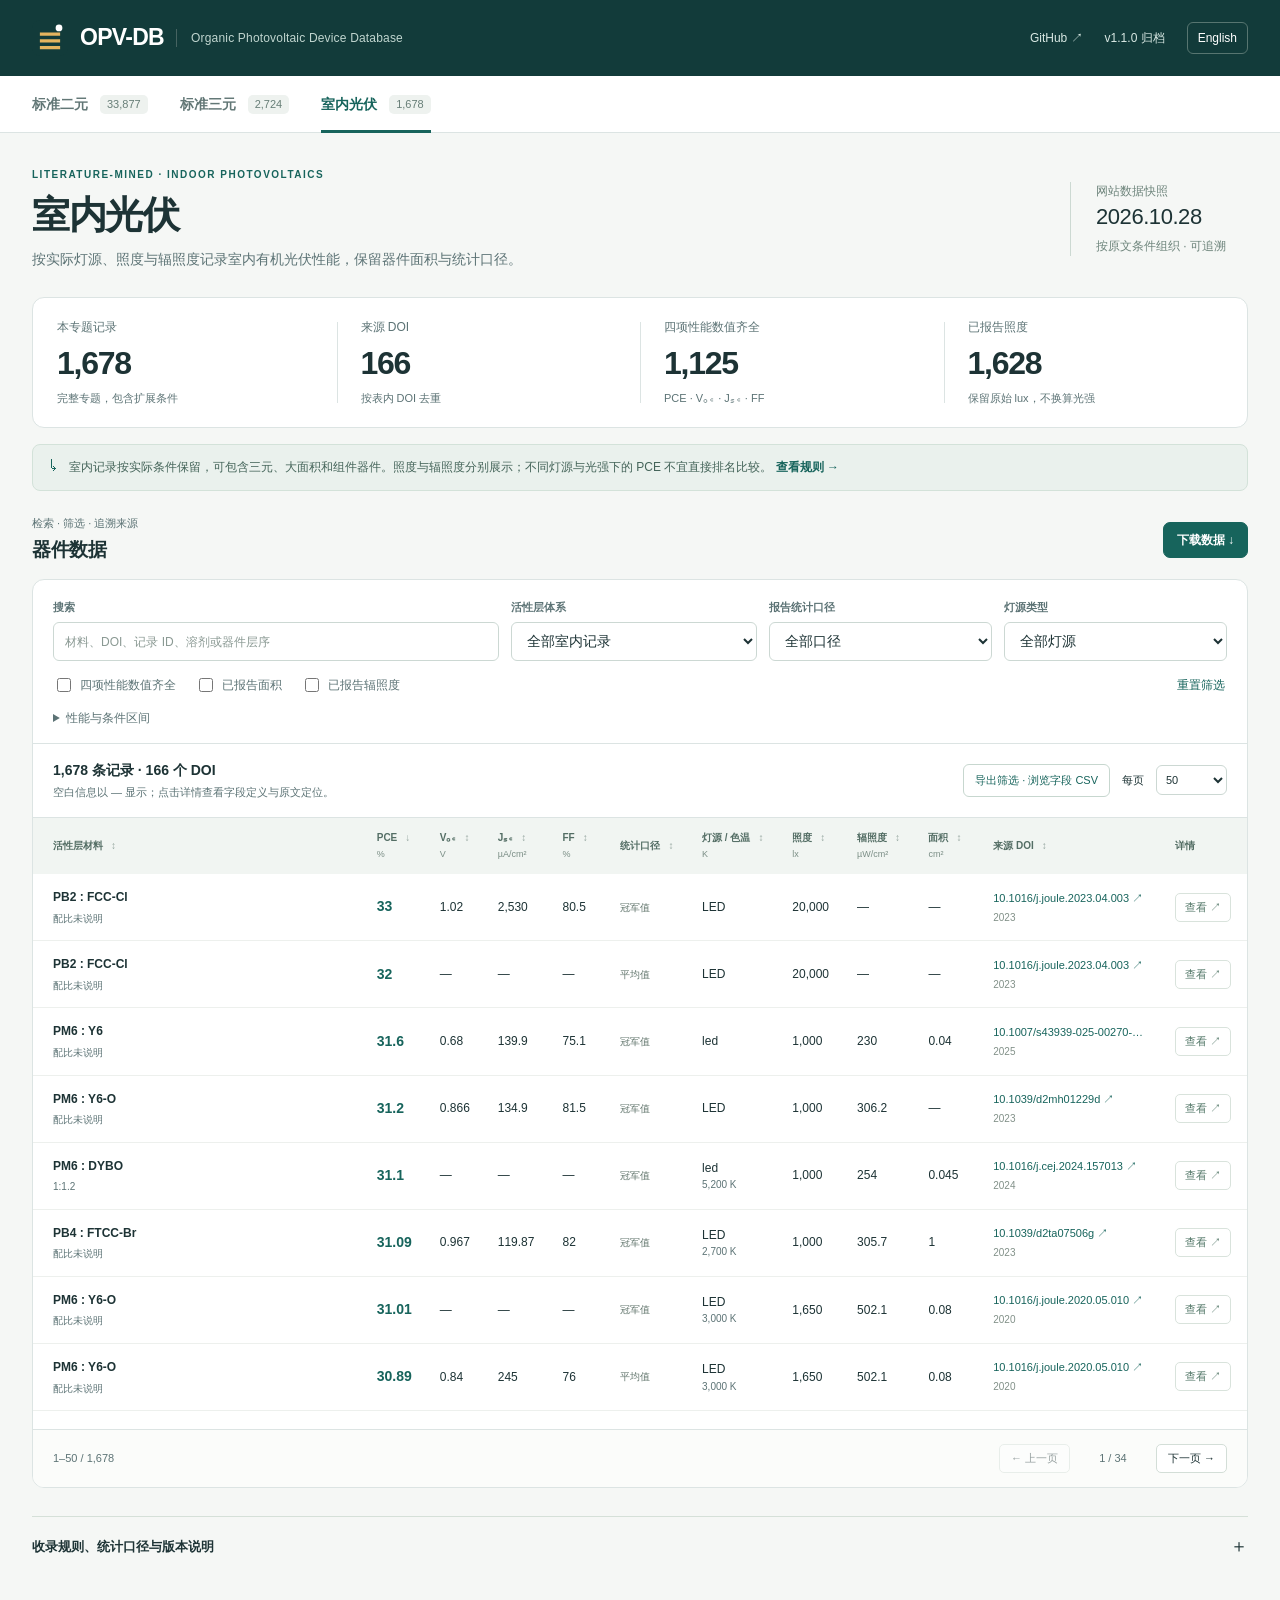
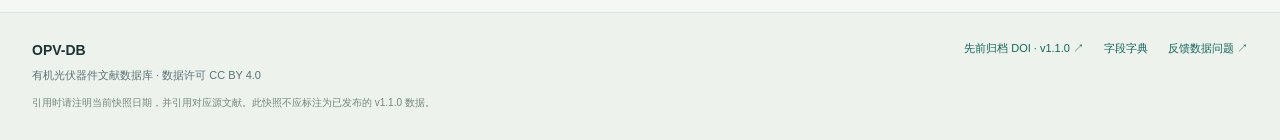
==== docs/indoor.html @ 91fcbf84 "Publish binary, ternary and indoor OPV browsers with curated October data" ====
<!doctype html>
<html lang="zh-CN">
<head>
  <meta charset="utf-8">
  <meta name="viewport" content="width=device-width, initial-scale=1">
  <meta name="description" content="OPV-DB 室内光伏数据：灯源、照度、辐照度、器件面积及原始实验性能，2026-10-28 整理快照。">
  <title>室内光伏 · Indoor photovoltaics | OPV-DB</title>
  <link rel="icon" href="assets/icon.svg" type="image/svg+xml">
  <link rel="stylesheet" href="assets/app.css?v=20261028">
  <script src="assets/app.js?v=20261028" type="module"></script>
</head>
<body data-topic="indoor">
  <a class="skip" href="#records">跳转至数据 / Skip to data</a>
  <div id="app"><main class="initial"><h1>室内光伏 / Indoor photovoltaics</h1><p>正在载入 OPV-DB…</p></main></div>
  <noscript><p>浏览器需要 JavaScript。可直接下载 <a href="downloads/indoor.csv">室内 CSV</a>。</p></noscript>
</body>
</html>
---- docs/assets/app.css ----
@charset "UTF-8";
:root{--ink:#1d3335;--muted:#5c7375;--line:#dce4e3;--paper:#f5f7f5;--white:#fff;--accent:#17645c;--tint:#e9f3ee;--warm:#b77b2b;--warm-bg:#fbf2e1;--radius:12px}
*{box-sizing:border-box}body{margin:0;background:var(--paper);color:var(--ink);font:14px/1.55 Inter,"Segoe UI","Microsoft YaHei",Arial,sans-serif}button,input,select{font:inherit}a{color:var(--accent);text-decoration:none}a:hover{text-decoration:underline}button,a,input,select,summary{touch-action:manipulation}button,select,summary{cursor:pointer}button:disabled{cursor:default;opacity:.45}button:focus-visible,a:focus-visible,input:focus-visible,select:focus-visible,summary:focus-visible{outline:3px solid #67a798;outline-offset:3px}button{color:inherit}h1,h2,h3,p{margin:0}h1{font-size:clamp(28px,3vw,40px);line-height:1.2;letter-spacing:-.035em}h2{font-size:19px;letter-spacing:-.015em}h3{font-size:15px}small{font-size:12px}.wrap{width:min(1440px,100%);margin:auto;padding:0 32px}.skip{position:fixed;top:-100px;left:20px;background:white;z-index:10;padding:12px}.skip:focus{top:10px}.initial{padding:60px}.masthead{background:#123b3a;color:#fff}.masthead .wrap{display:flex;align-items:center;justify-content:space-between;gap:16px;min-height:76px}.brand{display:flex;align-items:center;gap:12px;color:white;white-space:nowrap}.brand:hover{text-decoration:none}.brand img{width:36px;height:36px}.brand strong{font-size:23px;letter-spacing:-.03em}.brand span{border-left:1px solid #466361;padding-left:14px;color:#c0d5cf;font-size:12px;letter-spacing:.015em}.header-links{display:flex;gap:22px;align-items:center}.header-links a{color:#d9e9e4;font-size:12px}.language{border:1px solid #577570;border-radius:6px;background:transparent;color:white;padding:6px 10px;font-size:12px}.topic-nav{background:#fff;border-bottom:1px solid var(--line)}.topic-nav .wrap{display:flex;gap:32px}.topic-link{position:relative;display:flex;align-items:center;gap:12px;padding:18px 0 16px;color:#627776;font-weight:600;white-space:nowrap}.topic-link:hover{text-decoration:none;color:var(--accent)}.topic-link[aria-current=page]{color:var(--accent)}.topic-link[aria-current=page]:after{content:"";height:3px;position:absolute;bottom:-1px;left:0;right:0;background:var(--accent)}.nav-count{font-size:11px;font-weight:500;padding:1px 7px;background:#eef2ef;border-radius:5px;color:#677e77;font-variant-numeric:tabular-nums}.hero{display:flex;justify-content:space-between;align-items:center;gap:30px;padding:34px 0 26px}.eyebrow{color:var(--accent);font-size:10px;font-weight:700;letter-spacing:.15em;text-transform:uppercase;margin-bottom:10px}.hero .subtitle{color:var(--muted);font-size:14px;margin-top:11px;max-width:780px}.hero-mark{color:#6d847b;font-size:12px;border-left:1px solid #ccd9d2;padding-left:25px;min-width:178px}.hero-mark strong{display:block;color:var(--ink);font-size:22px;font-weight:500;letter-spacing:-.02em}.hero-mark span{display:block;margin-top:3px}.stats{display:grid;grid-template-columns:repeat(4,1fr);border:1px solid var(--line);border-radius:var(--radius);background:white;margin-bottom:16px;overflow:hidden}.stat{padding:20px 24px;position:relative}.stat+.stat:before{content:"";position:absolute;top:24px;bottom:24px;left:0;width:1px;background:var(--line)}.stat-label{color:var(--muted);font-size:12px;display:block}.stat-value{font-size:32px;font-weight:600;letter-spacing:-.04em;font-variant-numeric:tabular-nums;display:block;margin:2px 0}.stat-note{color:var(--muted);font-size:11px;display:block}.scope-note{display:flex;gap:12px;align-items:flex-start;background:#eaf1ed;border:1px solid #d3e2d9;border-radius:8px;padding:13px 16px;font-size:12px;margin-bottom:24px}.scope-note .symbol{font-size:16px;line-height:1.2;color:var(--accent)}.scope-note a{font-weight:600;white-space:nowrap}.scope-note p{color:#446459}.section-heading{display:flex;align-items:center;justify-content:space-between;gap:15px;margin-bottom:14px}.section-heading .overline{font-size:11px;color:var(--muted);margin-bottom:3px}.downloads{position:relative}.downloads>summary{list-style:none;border:1px solid var(--accent);background:var(--accent);color:white;border-radius:7px;padding:8px 13px;font-size:12px;font-weight:600}.downloads>summary::-webkit-details-marker{display:none}.download-menu{position:absolute;z-index:3;top:45px;right:0;min-width:260px;padding:7px;background:white;border:1px solid var(--line);border-radius:9px;box-shadow:0 12px 35px #153b3a1c}.download-menu a{display:block;padding:9px 11px;font-size:12px;border-radius:4px;color:var(--ink)}.download-menu a:hover{background:var(--paper);text-decoration:none}.download-menu small{color:var(--muted);float:right;padding-left:20px}.download-menu .sep{border-top:1px solid var(--line);margin-top:4px;padding-top:11px}.panel{border:1px solid var(--line);border-radius:var(--radius);background:white;overflow:hidden}.filters{padding:19px 20px 16px;border-bottom:1px solid var(--line)}fieldset{border:0;margin:0;padding:0;min-width:0}.filter-grid{display:grid;grid-template-columns:minmax(240px,2fr) minmax(160px,1.1fr) minmax(145px,1fr) minmax(130px,1fr);gap:12px}.field{display:flex;flex-direction:column;gap:6px}.field label{font-size:11px;font-weight:600;color:var(--muted)}input,select{width:100%;min-width:0;padding:9px 11px;border:1px solid #ccd8d3;background:white;border-radius:6px;color:var(--ink);height:39px}input::placeholder{color:#8a9993;font-size:12px}input[type=checkbox]{height:14px;width:14px;accent-color:var(--accent)}.filter-bottom{display:flex;gap:18px;align-items:center;justify-content:space-between;margin-top:13px;font-size:12px;flex-wrap:wrap}.checks{display:flex;gap:19px;flex-wrap:wrap}.check{display:inline-flex;align-items:center;gap:6px;color:var(--muted)}.text-button{border:0;background:none;padding:2px;color:var(--accent);font-size:12px}.advanced{margin-top:12px;color:var(--muted);font-size:12px}.advanced summary{width:fit-content}.range-fields{display:grid;grid-template-columns:repeat(4,minmax(100px,180px));gap:12px;padding-top:12px}.filter-error{color:#a33b30;font-size:12px;padding-top:10px}.result-bar{padding:16px 20px;display:flex;align-items:center;justify-content:space-between;gap:15px}.result-bar strong{font-variant-numeric:tabular-nums}.result-bar .result-note{font-size:11px;color:var(--muted);margin-top:2px}.table-actions{display:flex;align-items:center;gap:12px;font-size:11px}.table-actions select{width:71px;padding:5px;height:30px;font-size:11px}.btn-outline{background:white;border:1px solid #c7d7cf;border-radius:6px;padding:7px 11px;font-size:11px;color:var(--accent)}.table-scroll{overflow-x:auto;max-width:100%;border-top:1px solid var(--line)}table{border-collapse:collapse;width:100%;text-align:left;font-size:12px}thead{background:#f1f5f2;color:#546e65}th{white-space:nowrap;padding:12px 13px;font-size:10px;font-weight:600}th:first-child,td:first-child{padding-left:20px}th .sort{border:0;background:transparent;font-size:inherit;color:inherit;padding:0;display:flex;gap:8px;align-items:center}th .sort small{font-size:10px;opacity:.6}th .unit{display:block;font-size:9px;font-weight:400;color:#7b8e86;margin-top:3px}td{padding:14px 13px;border-bottom:1px solid #edf0ed;vertical-align:middle;font-variant-numeric:tabular-nums}tbody tr:hover{background:#f9fbf8}tbody tr:last-child td{border-bottom:0}.numeric{white-space:nowrap}.pce-value{font-weight:700;font-size:14px;color:var(--accent)}.materials{min-width:220px;max-width:320px}.material-name{font-weight:600;display:block;max-width:300px;overflow:hidden;text-overflow:ellipsis;white-space:nowrap}.material-sub{font-size:10px;color:var(--muted);margin-top:4px;max-width:280px;overflow:hidden;text-overflow:ellipsis;white-space:nowrap}.source-link{display:block;font-size:11px;max-width:150px;white-space:nowrap;overflow:hidden;text-overflow:ellipsis}.source-year{font-size:10px;color:#829189;margin-top:3px}.badge{font-size:10px;display:inline-block;padding:3px 7px;background:#edf4f0;color:#426d5d;border-radius:4px;white-space:nowrap}.badge.unknown{background:#f4f1e7;color:#82682e}.badge.outside{background:#f0edf3;color:#776180}.statistic-badge{color:#61756c;font-size:10px;max-width:95px;display:block;overflow-wrap:anywhere}.row-details{border:1px solid #d9e3dc;background:white;color:#55796a;border-radius:5px;font-size:11px;padding:5px 9px;white-space:nowrap}.light-cell{min-width:95px}.light-cell small{display:block;color:var(--muted);font-size:10px}.pagination{padding:14px 20px;background:#fbfcfa;border-top:1px solid var(--line);display:flex;justify-content:space-between;align-items:center;gap:12px;font-size:11px;color:var(--muted)}.page-buttons{display:flex;gap:8px;align-items:center}.page-buttons button{border:1px solid #d3ded7;background:white;color:var(--ink);border-radius:5px;padding:5px 11px}.page-buttons span{min-width:70px;text-align:center;font-variant-numeric:tabular-nums}.loading,.empty{padding:45px 20px;text-align:center;color:var(--muted)}.loading:before{content:"";display:inline-block;width:10px;height:10px;background:var(--accent);border-radius:50%;margin-right:10px;animation:pulse 1.1s infinite alternate}@keyframes pulse{to{opacity:.2}}.methodology{margin:28px 0 35px;scroll-margin-top:20px}.methodology>summary{display:flex;align-items:center;justify-content:space-between;padding:16px 0;border-top:1px solid #d5e0d8;font-size:13px;font-weight:600;list-style:none}.methodology>summary::after{content:"＋";font-size:18px;font-weight:400}.methodology[open]>summary::after{content:"−"}.method-grid{display:grid;grid-template-columns:repeat(3,1fr);gap:25px;padding:8px 0 15px}.method-grid p{color:var(--muted);font-size:12px;margin-top:8px;line-height:1.8}.site-footer{border-top:1px solid var(--line);background:#edf2ed;padding:27px 0 30px;color:var(--muted);font-size:11px}.footer-inner{display:flex;justify-content:space-between;gap:30px}.footer-inner strong{color:var(--ink);font-size:14px;display:block;margin-bottom:6px}.footer-links{display:flex;gap:20px;align-items:flex-start;flex-wrap:wrap}.footer-note{margin-top:10px;color:#75867c;font-size:10px;max-width:830px}.modal{border:1px solid var(--line);border-radius:13px;padding:0;max-width:960px;width:calc(100% - 32px);max-height:88vh;background:white;color:var(--ink);box-shadow:0 28px 100px #0b282e40}.modal::backdrop{background:#0e262b80;backdrop-filter:blur(3px)}.modal-header{padding:20px 24px;border-bottom:1px solid var(--line);display:flex;align-items:flex-start;justify-content:space-between;gap:15px;position:sticky;top:0;background:white;z-index:2}.modal-header p{font-size:10px;max-width:760px;overflow-wrap:anywhere;color:var(--muted);margin-top:5px}.close-modal{border:1px solid var(--line);background:white;padding:5px 12px;border-radius:6px;font-size:16px}.modal-body{padding:22px 24px}.detail-head{display:flex;justify-content:space-between;gap:16px;align-items:flex-start;margin-bottom:20px}.detail-head h3{font-size:19px;overflow-wrap:anywhere}.detail-head p{color:var(--muted);font-size:12px;margin-top:5px}.detail-metrics{display:grid;grid-template-columns:repeat(4,1fr);background:var(--paper);border-radius:8px;padding:15px;margin-bottom:20px;gap:15px}.detail-metrics span{font-size:11px;color:var(--muted);display:block}.detail-metrics strong{font-size:23px;font-weight:600}.detail-note{background:#faf5e8;color:#7c683b;padding:10px 13px;border-radius:7px;font-size:11px;margin:12px 0}.field-search{max-width:350px;margin:22px 0 10px}.detail-fields{margin:0}.detail-field{display:grid;grid-template-columns:minmax(180px,35%) minmax(0,1fr);padding:12px 0;border-bottom:1px solid #e8eeea;gap:18px}.detail-field dt{font-size:11px;overflow-wrap:anywhere;color:#4c6e5d}.detail-field dt small{display:block;font-size:10px;color:var(--muted);margin-top:4px}.detail-field dd{margin:0;white-space:pre-wrap;overflow-wrap:anywhere;font-size:12px}.detail-field .json{font:11px/1.6 Consolas,monospace;white-space:pre-wrap}.muted{color:var(--muted)}.hidden,[hidden]{display:none!important}
@media(min-width:1600px){.wrap{padding:0 40px}}
@media(max-width:1050px){.wrap{padding:0 22px}.brand span{display:none}.filter-grid{grid-template-columns:repeat(2,minmax(0,1fr))}.hero-mark{min-width:160px}.stats .stat{padding:18px}.stat-value{font-size:28px}.footer-inner{flex-direction:column;gap:18px}}
@media(max-width:640px){.wrap{padding:0 16px}.masthead .wrap{min-height:65px}.header-links{gap:12px}.header-links .github{display:none}.brand strong{font-size:20px}.brand img{width:30px;height:30px}.topic-nav .wrap{gap:0;justify-content:space-between}.topic-link{gap:6px;font-size:12px;padding:15px 0}.nav-count{font-size:9px;padding:1px 4px}.hero{padding:26px 0 22px}.hero .subtitle{font-size:12px;line-height:1.8}.hero-mark{display:none}.eyebrow{font-size:9px}.stats{grid-template-columns:repeat(2,1fr)}.stats .stat{padding:14px 16px}.stat+.stat:before{top:14px;bottom:14px}.stat:nth-child(3),.stat:nth-child(4){border-top:1px solid var(--line)}.stat:nth-child(3):before{display:none}.stat-value{font-size:27px}.stat-note{font-size:10px}.scope-note{font-size:11px;margin-bottom:22px}.section-heading h2{font-size:17px}.filters{padding:16px 14px}.filter-grid{gap:11px}.filter-grid .field:first-child{grid-column:1/-1}.filter-grid .field:nth-child(4){grid-column:1/-1}.filter-bottom{gap:10px}.checks{gap:9px}.check{font-size:11px}.result-bar{padding:13px 14px;align-items:flex-start;flex-direction:column;gap:10px}.table-actions{width:100%;justify-content:space-between}.range-fields{grid-template-columns:repeat(2,minmax(0,1fr))}.pagination{padding:12px;flex-wrap:wrap;font-size:10px}.page-buttons{gap:6px}.page-buttons span{min-width:45px}.method-grid{grid-template-columns:1fr;gap:20px}.footer-links{gap:14px}.modal-header,.modal-body{padding:16px}.detail-metrics{padding:10px;gap:10px}.detail-metrics strong{font-size:19px}.detail-metrics span{font-size:9px}.detail-field{grid-template-columns:1fr;gap:5px}.detail-head{flex-direction:column}.download-menu{max-width:calc(100vw - 45px)}.detail-head h3{font-size:16px}}
@media(prefers-reduced-motion:reduce){*{animation:none!important;scroll-behavior:auto!important}}
@media(max-width:640px){.lang-en .nav-count{display:none}.lang-en .topic-link{font-size:11px}}
.table-scroll{max-height:68vh}.table-scroll thead{position:sticky;top:0;z-index:1}.source-link:hover{color:#0f4e45}.detail-fields .source-link{max-width:none;white-space:normal;overflow-wrap:anywhere}
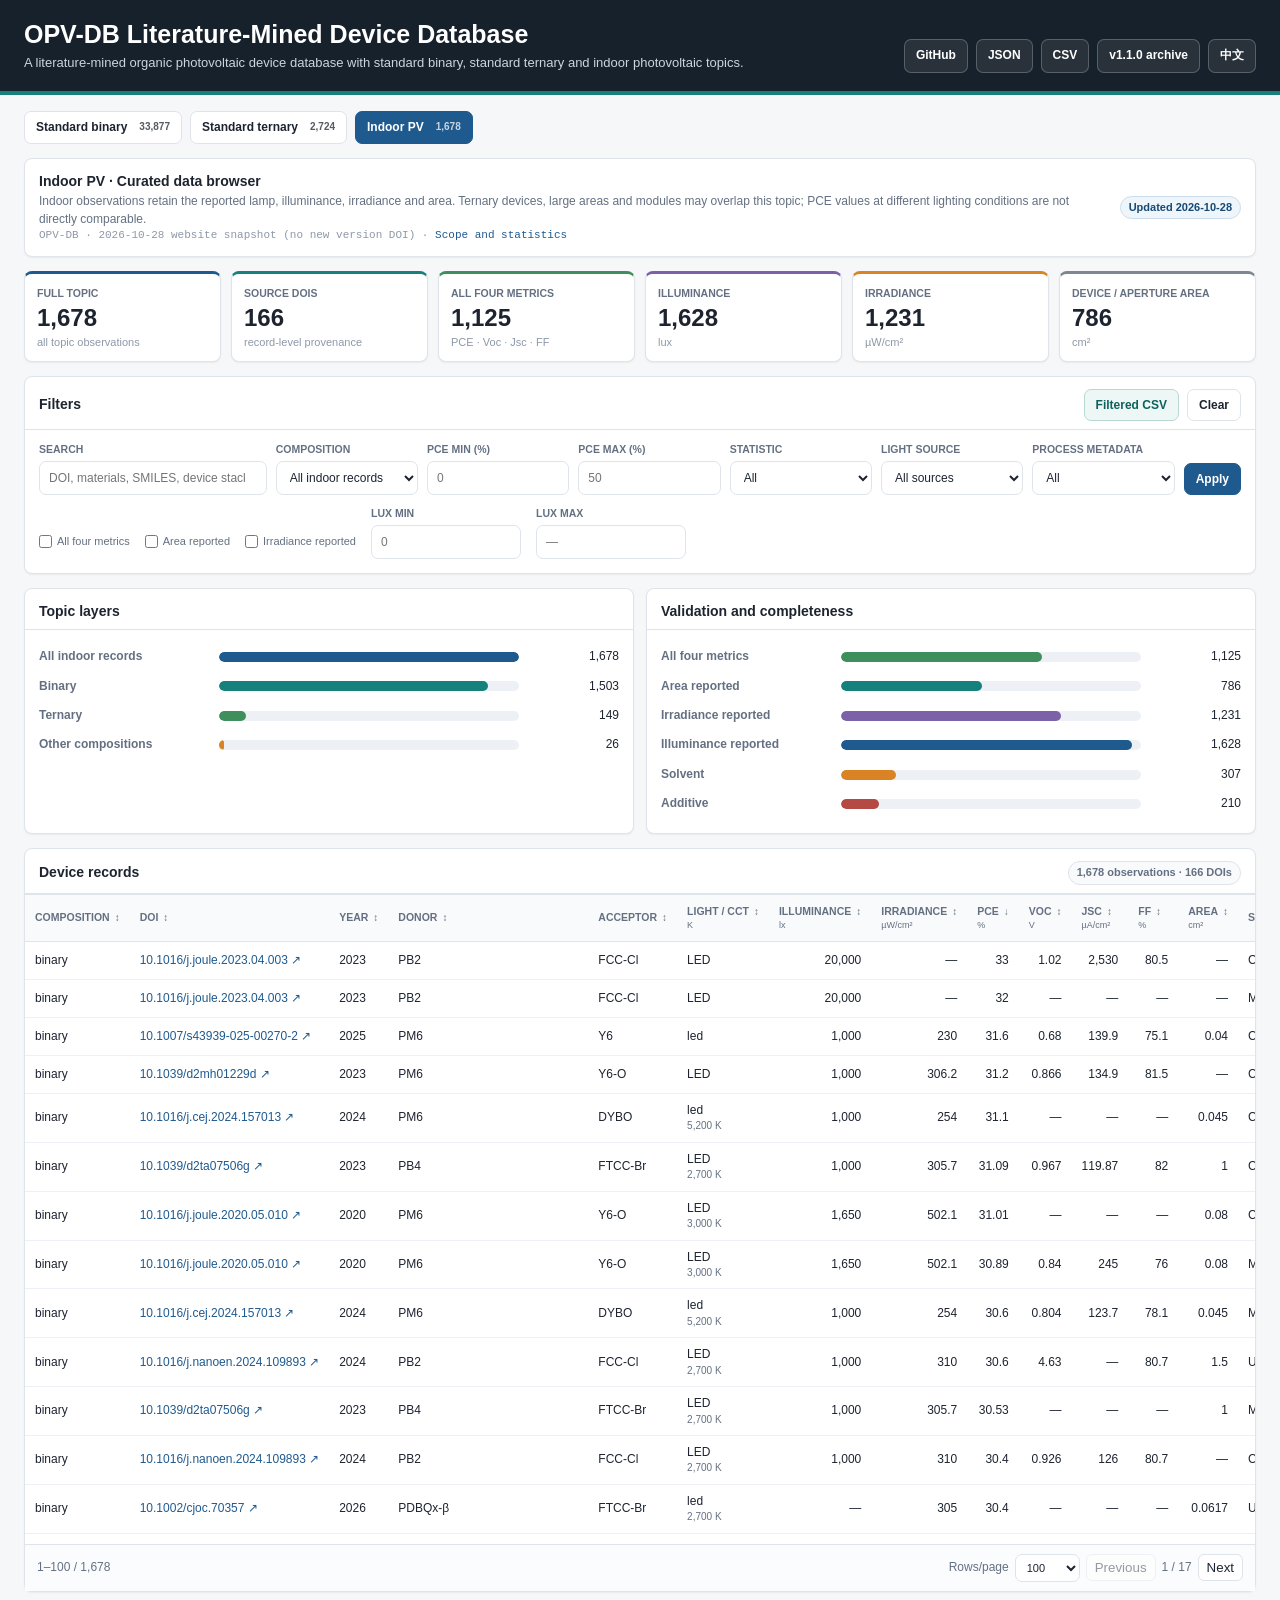
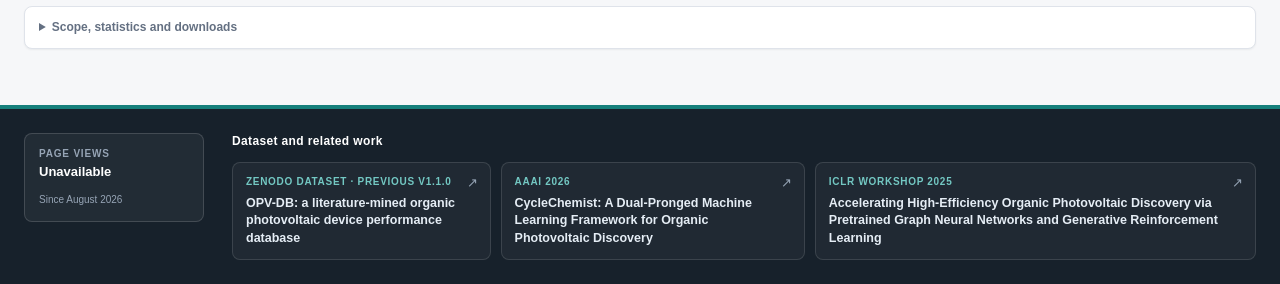
==== commit 09c19ec0: "Restore original OPV browser layout across the three topic pages" ====
--- a/docs/indoor.html
+++ b/docs/indoor.html
@@ -6,8 +6,8 @@
   <meta name="description" content="OPV-DB 室内光伏数据：灯源、照度、辐照度、器件面积及原始实验性能，2026-10-28 整理快照。">
   <title>室内光伏 · Indoor photovoltaics | OPV-DB</title>
   <link rel="icon" href="assets/icon.svg" type="image/svg+xml">
-  <link rel="stylesheet" href="assets/app.css?v=20261028">
-  <script src="assets/app.js?v=20261028" type="module"></script>
+  <link rel="stylesheet" href="assets/app.css?v=20261028-classic">
+  <script src="assets/app.js?v=20261028-classic" type="module"></script>
 </head>
 <body data-topic="indoor">
   <a class="skip" href="#records">跳转至数据 / Skip to data</a>
--- a/docs/assets/app.css
+++ b/docs/assets/app.css
@@ -1,9 +1,60 @@
-@charset "UTF-8";
-:root{--ink:#1d3335;--muted:#5c7375;--line:#dce4e3;--paper:#f5f7f5;--white:#fff;--accent:#17645c;--tint:#e9f3ee;--warm:#b77b2b;--warm-bg:#fbf2e1;--radius:12px}
-*{box-sizing:border-box}body{margin:0;background:var(--paper);color:var(--ink);font:14px/1.55 Inter,"Segoe UI","Microsoft YaHei",Arial,sans-serif}button,input,select{font:inherit}a{color:var(--accent);text-decoration:none}a:hover{text-decoration:underline}button,a,input,select,summary{touch-action:manipulation}button,select,summary{cursor:pointer}button:disabled{cursor:default;opacity:.45}button:focus-visible,a:focus-visible,input:focus-visible,select:focus-visible,summary:focus-visible{outline:3px solid #67a798;outline-offset:3px}button{color:inherit}h1,h2,h3,p{margin:0}h1{font-size:clamp(28px,3vw,40px);line-height:1.2;letter-spacing:-.035em}h2{font-size:19px;letter-spacing:-.015em}h3{font-size:15px}small{font-size:12px}.wrap{width:min(1440px,100%);margin:auto;padding:0 32px}.skip{position:fixed;top:-100px;left:20px;background:white;z-index:10;padding:12px}.skip:focus{top:10px}.initial{padding:60px}.masthead{background:#123b3a;color:#fff}.masthead .wrap{display:flex;align-items:center;justify-content:space-between;gap:16px;min-height:76px}.brand{display:flex;align-items:center;gap:12px;color:white;white-space:nowrap}.brand:hover{text-decoration:none}.brand img{width:36px;height:36px}.brand strong{font-size:23px;letter-spacing:-.03em}.brand span{border-left:1px solid #466361;padding-left:14px;color:#c0d5cf;font-size:12px;letter-spacing:.015em}.header-links{display:flex;gap:22px;align-items:center}.header-links a{color:#d9e9e4;font-size:12px}.language{border:1px solid #577570;border-radius:6px;background:transparent;color:white;padding:6px 10px;font-size:12px}.topic-nav{background:#fff;border-bottom:1px solid var(--line)}.topic-nav .wrap{display:flex;gap:32px}.topic-link{position:relative;display:flex;align-items:center;gap:12px;padding:18px 0 16px;color:#627776;font-weight:600;white-space:nowrap}.topic-link:hover{text-decoration:none;color:var(--accent)}.topic-link[aria-current=page]{color:var(--accent)}.topic-link[aria-current=page]:after{content:"";height:3px;position:absolute;bottom:-1px;left:0;right:0;background:var(--accent)}.nav-count{font-size:11px;font-weight:500;padding:1px 7px;background:#eef2ef;border-radius:5px;color:#677e77;font-variant-numeric:tabular-nums}.hero{display:flex;justify-content:space-between;align-items:center;gap:30px;padding:34px 0 26px}.eyebrow{color:var(--accent);font-size:10px;font-weight:700;letter-spacing:.15em;text-transform:uppercase;margin-bottom:10px}.hero .subtitle{color:var(--muted);font-size:14px;margin-top:11px;max-width:780px}.hero-mark{color:#6d847b;font-size:12px;border-left:1px solid #ccd9d2;padding-left:25px;min-width:178px}.hero-mark strong{display:block;color:var(--ink);font-size:22px;font-weight:500;letter-spacing:-.02em}.hero-mark span{display:block;margin-top:3px}.stats{display:grid;grid-template-columns:repeat(4,1fr);border:1px solid var(--line);border-radius:var(--radius);background:white;margin-bottom:16px;overflow:hidden}.stat{padding:20px 24px;position:relative}.stat+.stat:before{content:"";position:absolute;top:24px;bottom:24px;left:0;width:1px;background:var(--line)}.stat-label{color:var(--muted);font-size:12px;display:block}.stat-value{font-size:32px;font-weight:600;letter-spacing:-.04em;font-variant-numeric:tabular-nums;display:block;margin:2px 0}.stat-note{color:var(--muted);font-size:11px;display:block}.scope-note{display:flex;gap:12px;align-items:flex-start;background:#eaf1ed;border:1px solid #d3e2d9;border-radius:8px;padding:13px 16px;font-size:12px;margin-bottom:24px}.scope-note .symbol{font-size:16px;line-height:1.2;color:var(--accent)}.scope-note a{font-weight:600;white-space:nowrap}.scope-note p{color:#446459}.section-heading{display:flex;align-items:center;justify-content:space-between;gap:15px;margin-bottom:14px}.section-heading .overline{font-size:11px;color:var(--muted);margin-bottom:3px}.downloads{position:relative}.downloads>summary{list-style:none;border:1px solid var(--accent);background:var(--accent);color:white;border-radius:7px;padding:8px 13px;font-size:12px;font-weight:600}.downloads>summary::-webkit-details-marker{display:none}.download-menu{position:absolute;z-index:3;top:45px;right:0;min-width:260px;padding:7px;background:white;border:1px solid var(--line);border-radius:9px;box-shadow:0 12px 35px #153b3a1c}.download-menu a{display:block;padding:9px 11px;font-size:12px;border-radius:4px;color:var(--ink)}.download-menu a:hover{background:var(--paper);text-decoration:none}.download-menu small{color:var(--muted);float:right;padding-left:20px}.download-menu .sep{border-top:1px solid var(--line);margin-top:4px;padding-top:11px}.panel{border:1px solid var(--line);border-radius:var(--radius);background:white;overflow:hidden}.filters{padding:19px 20px 16px;border-bottom:1px solid var(--line)}fieldset{border:0;margin:0;padding:0;min-width:0}.filter-grid{display:grid;grid-template-columns:minmax(240px,2fr) minmax(160px,1.1fr) minmax(145px,1fr) minmax(130px,1fr);gap:12px}.field{display:flex;flex-direction:column;gap:6px}.field label{font-size:11px;font-weight:600;color:var(--muted)}input,select{width:100%;min-width:0;padding:9px 11px;border:1px solid #ccd8d3;background:white;border-radius:6px;color:var(--ink);height:39px}input::placeholder{color:#8a9993;font-size:12px}input[type=checkbox]{height:14px;width:14px;accent-color:var(--accent)}.filter-bottom{display:flex;gap:18px;align-items:center;justify-content:space-between;margin-top:13px;font-size:12px;flex-wrap:wrap}.checks{display:flex;gap:19px;flex-wrap:wrap}.check{display:inline-flex;align-items:center;gap:6px;color:var(--muted)}.text-button{border:0;background:none;padding:2px;color:var(--accent);font-size:12px}.advanced{margin-top:12px;color:var(--muted);font-size:12px}.advanced summary{width:fit-content}.range-fields{display:grid;grid-template-columns:repeat(4,minmax(100px,180px));gap:12px;padding-top:12px}.filter-error{color:#a33b30;font-size:12px;padding-top:10px}.result-bar{padding:16px 20px;display:flex;align-items:center;justify-content:space-between;gap:15px}.result-bar strong{font-variant-numeric:tabular-nums}.result-bar .result-note{font-size:11px;color:var(--muted);margin-top:2px}.table-actions{display:flex;align-items:center;gap:12px;font-size:11px}.table-actions select{width:71px;padding:5px;height:30px;font-size:11px}.btn-outline{background:white;border:1px solid #c7d7cf;border-radius:6px;padding:7px 11px;font-size:11px;color:var(--accent)}.table-scroll{overflow-x:auto;max-width:100%;border-top:1px solid var(--line)}table{border-collapse:collapse;width:100%;text-align:left;font-size:12px}thead{background:#f1f5f2;color:#546e65}th{white-space:nowrap;padding:12px 13px;font-size:10px;font-weight:600}th:first-child,td:first-child{padding-left:20px}th .sort{border:0;background:transparent;font-size:inherit;color:inherit;padding:0;display:flex;gap:8px;align-items:center}th .sort small{font-size:10px;opacity:.6}th .unit{display:block;font-size:9px;font-weight:400;color:#7b8e86;margin-top:3px}td{padding:14px 13px;border-bottom:1px solid #edf0ed;vertical-align:middle;font-variant-numeric:tabular-nums}tbody tr:hover{background:#f9fbf8}tbody tr:last-child td{border-bottom:0}.numeric{white-space:nowrap}.pce-value{font-weight:700;font-size:14px;color:var(--accent)}.materials{min-width:220px;max-width:320px}.material-name{font-weight:600;display:block;max-width:300px;overflow:hidden;text-overflow:ellipsis;white-space:nowrap}.material-sub{font-size:10px;color:var(--muted);margin-top:4px;max-width:280px;overflow:hidden;text-overflow:ellipsis;white-space:nowrap}.source-link{display:block;font-size:11px;max-width:150px;white-space:nowrap;overflow:hidden;text-overflow:ellipsis}.source-year{font-size:10px;color:#829189;margin-top:3px}.badge{font-size:10px;display:inline-block;padding:3px 7px;background:#edf4f0;color:#426d5d;border-radius:4px;white-space:nowrap}.badge.unknown{background:#f4f1e7;color:#82682e}.badge.outside{background:#f0edf3;color:#776180}.statistic-badge{color:#61756c;font-size:10px;max-width:95px;display:block;overflow-wrap:anywhere}.row-details{border:1px solid #d9e3dc;background:white;color:#55796a;border-radius:5px;font-size:11px;padding:5px 9px;white-space:nowrap}.light-cell{min-width:95px}.light-cell small{display:block;color:var(--muted);font-size:10px}.pagination{padding:14px 20px;background:#fbfcfa;border-top:1px solid var(--line);display:flex;justify-content:space-between;align-items:center;gap:12px;font-size:11px;color:var(--muted)}.page-buttons{display:flex;gap:8px;align-items:center}.page-buttons button{border:1px solid #d3ded7;background:white;color:var(--ink);border-radius:5px;padding:5px 11px}.page-buttons span{min-width:70px;text-align:center;font-variant-numeric:tabular-nums}.loading,.empty{padding:45px 20px;text-align:center;color:var(--muted)}.loading:before{content:"";display:inline-block;width:10px;height:10px;background:var(--accent);border-radius:50%;margin-right:10px;animation:pulse 1.1s infinite alternate}@keyframes pulse{to{opacity:.2}}.methodology{margin:28px 0 35px;scroll-margin-top:20px}.methodology>summary{display:flex;align-items:center;justify-content:space-between;padding:16px 0;border-top:1px solid #d5e0d8;font-size:13px;font-weight:600;list-style:none}.methodology>summary::after{content:"＋";font-size:18px;font-weight:400}.methodology[open]>summary::after{content:"−"}.method-grid{display:grid;grid-template-columns:repeat(3,1fr);gap:25px;padding:8px 0 15px}.method-grid p{color:var(--muted);font-size:12px;margin-top:8px;line-height:1.8}.site-footer{border-top:1px solid var(--line);background:#edf2ed;padding:27px 0 30px;color:var(--muted);font-size:11px}.footer-inner{display:flex;justify-content:space-between;gap:30px}.footer-inner strong{color:var(--ink);font-size:14px;display:block;margin-bottom:6px}.footer-links{display:flex;gap:20px;align-items:flex-start;flex-wrap:wrap}.footer-note{margin-top:10px;color:#75867c;font-size:10px;max-width:830px}.modal{border:1px solid var(--line);border-radius:13px;padding:0;max-width:960px;width:calc(100% - 32px);max-height:88vh;background:white;color:var(--ink);box-shadow:0 28px 100px #0b282e40}.modal::backdrop{background:#0e262b80;backdrop-filter:blur(3px)}.modal-header{padding:20px 24px;border-bottom:1px solid var(--line);display:flex;align-items:flex-start;justify-content:space-between;gap:15px;position:sticky;top:0;background:white;z-index:2}.modal-header p{font-size:10px;max-width:760px;overflow-wrap:anywhere;color:var(--muted);margin-top:5px}.close-modal{border:1px solid var(--line);background:white;padding:5px 12px;border-radius:6px;font-size:16px}.modal-body{padding:22px 24px}.detail-head{display:flex;justify-content:space-between;gap:16px;align-items:flex-start;margin-bottom:20px}.detail-head h3{font-size:19px;overflow-wrap:anywhere}.detail-head p{color:var(--muted);font-size:12px;margin-top:5px}.detail-metrics{display:grid;grid-template-columns:repeat(4,1fr);background:var(--paper);border-radius:8px;padding:15px;margin-bottom:20px;gap:15px}.detail-metrics span{font-size:11px;color:var(--muted);display:block}.detail-metrics strong{font-size:23px;font-weight:600}.detail-note{background:#faf5e8;color:#7c683b;padding:10px 13px;border-radius:7px;font-size:11px;margin:12px 0}.field-search{max-width:350px;margin:22px 0 10px}.detail-fields{margin:0}.detail-field{display:grid;grid-template-columns:minmax(180px,35%) minmax(0,1fr);padding:12px 0;border-bottom:1px solid #e8eeea;gap:18px}.detail-field dt{font-size:11px;overflow-wrap:anywhere;color:#4c6e5d}.detail-field dt small{display:block;font-size:10px;color:var(--muted);margin-top:4px}.detail-field dd{margin:0;white-space:pre-wrap;overflow-wrap:anywhere;font-size:12px}.detail-field .json{font:11px/1.6 Consolas,monospace;white-space:pre-wrap}.muted{color:var(--muted)}.hidden,[hidden]{display:none!important}
-@media(min-width:1600px){.wrap{padding:0 40px}}
-@media(max-width:1050px){.wrap{padding:0 22px}.brand span{display:none}.filter-grid{grid-template-columns:repeat(2,minmax(0,1fr))}.hero-mark{min-width:160px}.stats .stat{padding:18px}.stat-value{font-size:28px}.footer-inner{flex-direction:column;gap:18px}}
-@media(max-width:640px){.wrap{padding:0 16px}.masthead .wrap{min-height:65px}.header-links{gap:12px}.header-links .github{display:none}.brand strong{font-size:20px}.brand img{width:30px;height:30px}.topic-nav .wrap{gap:0;justify-content:space-between}.topic-link{gap:6px;font-size:12px;padding:15px 0}.nav-count{font-size:9px;padding:1px 4px}.hero{padding:26px 0 22px}.hero .subtitle{font-size:12px;line-height:1.8}.hero-mark{display:none}.eyebrow{font-size:9px}.stats{grid-template-columns:repeat(2,1fr)}.stats .stat{padding:14px 16px}.stat+.stat:before{top:14px;bottom:14px}.stat:nth-child(3),.stat:nth-child(4){border-top:1px solid var(--line)}.stat:nth-child(3):before{display:none}.stat-value{font-size:27px}.stat-note{font-size:10px}.scope-note{font-size:11px;margin-bottom:22px}.section-heading h2{font-size:17px}.filters{padding:16px 14px}.filter-grid{gap:11px}.filter-grid .field:first-child{grid-column:1/-1}.filter-grid .field:nth-child(4){grid-column:1/-1}.filter-bottom{gap:10px}.checks{gap:9px}.check{font-size:11px}.result-bar{padding:13px 14px;align-items:flex-start;flex-direction:column;gap:10px}.table-actions{width:100%;justify-content:space-between}.range-fields{grid-template-columns:repeat(2,minmax(0,1fr))}.pagination{padding:12px;flex-wrap:wrap;font-size:10px}.page-buttons{gap:6px}.page-buttons span{min-width:45px}.method-grid{grid-template-columns:1fr;gap:20px}.footer-links{gap:14px}.modal-header,.modal-body{padding:16px}.detail-metrics{padding:10px;gap:10px}.detail-metrics strong{font-size:19px}.detail-metrics span{font-size:9px}.detail-field{grid-template-columns:1fr;gap:5px}.detail-head{flex-direction:column}.download-menu{max-width:calc(100vw - 45px)}.detail-head h3{font-size:16px}}
-@media(prefers-reduced-motion:reduce){*{animation:none!important;scroll-behavior:auto!important}}
-@media(max-width:640px){.lang-en .nav-count{display:none}.lang-en .topic-link{font-size:11px}}
-.table-scroll{max-height:68vh}.table-scroll thead{position:sticky;top:0;z-index:1}.source-link:hover{color:#0f4e45}.detail-fields .source-link{max-width:none;white-space:normal;overflow-wrap:anywhere}
+@import url('./classic.css?v=20261028-classic');
+
+/* Small additions to the original v1.1.0 stylesheet for the three topic pages. */
+[hidden]{display:none!important}
+fieldset{border:0;margin:0;padding:0;min-width:0}
+button,input,select{font-family:inherit}
+button:focus-visible,a:focus-visible,summary:focus-visible{outline:2px solid var(--blue);outline-offset:3px}
+.skip{position:fixed;left:16px;top:-100px;background:white;padding:10px;z-index:30}
+.skip:focus{top:8px}
+.initial{padding:30px}
+.topic-nav{display:flex;flex-wrap:wrap;gap:8px;margin-bottom:14px}
+.topic-count{font-size:10px;opacity:.75;margin-left:6px}
+.filter-extras{display:flex;align-items:end;gap:15px;flex-wrap:wrap;margin-top:11px;font-size:11px;color:var(--muted)}
+.filter-extras>.field{width:150px}
+.check{display:inline-flex;align-items:center;gap:5px;min-height:34px}
+.check input{width:13px;min-height:13px;margin:0;accent-color:var(--blue)}
+#filter-error{margin:10px 0 0;font-size:12px}
+th .sort{border:0;background:transparent;padding:0;color:inherit;font-size:inherit;font-weight:inherit;text-transform:inherit;cursor:pointer;white-space:nowrap}
+th .sort small{margin-left:5px;font-size:10px}
+th .unit{font-size:9px;display:block;font-weight:400;text-transform:none;white-space:nowrap}
+.numeric{text-align:right;font-variant-numeric:tabular-nums}
+.source-link{display:inline-block;max-width:185px;overflow:hidden;text-overflow:ellipsis;vertical-align:middle}
+.material-name{max-width:180px;display:inline-block;overflow:hidden;text-overflow:ellipsis;vertical-align:middle}
+.statistic-badge{display:inline-block;max-width:130px;overflow:hidden;text-overflow:ellipsis;vertical-align:middle}
+.light-cell small{display:block;font-size:10px;color:var(--muted)}
+.row-details{border:1px solid var(--border);background:white;color:var(--blue);border-radius:5px;padding:3px 7px;font-size:11px;cursor:pointer}
+.badge{display:inline-flex;border:1px solid #cae8d1;background:#eef8f0;color:#216d45;border-radius:999px;padding:3px 8px;font-size:10px;font-weight:650;white-space:nowrap}
+.badge.unknown{color:#8a4e10;background:#fff6e9;border-color:#f0d2a8}
+.badge.outside{color:#5e4b88;background:#f4f0fb;border-color:#ded4ef}
+tbody tr[data-record]{cursor:pointer}
+#page-size{width:65px;min-height:28px;padding:4px 7px;font-size:11px}
+.empty{text-align:center;padding:28px;color:var(--muted)}
+.methodology summary{padding:12px 14px;font-size:12px;font-weight:650;cursor:pointer;color:var(--muted)}
+.methodology p{font-size:12px;color:var(--muted);margin:0 0 10px;line-height:1.6}
+.methodology .header-actions{justify-content:flex-start}
+dialog.modal{padding:0;color:var(--text)}
+dialog.modal::backdrop{background:rgba(17,24,39,.48)}
+#detail-id{display:block;overflow-wrap:anywhere;color:var(--muted);font-size:10px;margin-top:5px}
+.detail-head{display:flex;align-items:flex-start;justify-content:space-between;gap:12px;margin-bottom:12px}
+.detail-head h3{margin:0 0 6px;font-size:15px;overflow-wrap:anywhere}
+.detail-head p{margin:0}
+.detail-metrics{display:grid;grid-template-columns:repeat(4,minmax(0,1fr));gap:10px;margin-bottom:12px}
+.detail-metrics>div{border:1px solid var(--border);border-radius:7px;background:#fbfcfd;padding:9px 10px}
+.detail-metrics span{display:block;color:var(--muted);font-size:10px}
+.detail-metrics strong{font-size:19px}
+.detail-note{font-size:11px;background:#fff6e9;border:1px solid #f0d2a8;border-radius:7px;padding:9px 10px;color:#8a4e10}
+.section-heading{display:flex;align-items:center;justify-content:space-between;gap:12px;margin-top:18px}
+.section-heading h3{font-size:14px;margin:0}
+.btn-outline{border:1px solid var(--border);background:#fff;border-radius:7px;padding:7px 10px;color:var(--blue);font-size:11px;cursor:pointer}
+.field-search{margin:12px 0;max-width:350px}
+.detail-fields{display:grid;grid-template-columns:repeat(3,minmax(0,1fr));gap:10px}
+.detail-field{border:1px solid var(--border);border-radius:7px;background:#fbfcfd;padding:9px 10px;min-width:0}
+.detail-field.wide{grid-column:1/-1}
+.detail-field dt{font-size:10px;font-weight:700;overflow-wrap:anywhere;color:var(--muted)}
+.detail-field dt small{display:block;font-weight:400;font-size:10px;margin-top:3px}
+.detail-field dd{margin:6px 0 0;font-size:12px;white-space:pre-wrap;overflow-wrap:anywhere}
+.detail-field .source-link{max-width:none;white-space:normal;overflow-wrap:anywhere}
+.detail-field .json{font:11px/1.5 Consolas,monospace;white-space:pre-wrap}
+.bar-fill.purple{background:var(--purple)}
+@media(max-width:720px){.wrap{padding-left:14px;padding-right:14px}.header-inner{padding:18px 14px}.topic-nav{gap:6px}.topic-link{font-size:11px;padding:6px 8px}.topic-count{display:none}.detail-fields{grid-template-columns:1fr}.detail-head{flex-direction:column}.status-line{flex-wrap:wrap}.pagination{flex-wrap:wrap}.bar-row{grid-template-columns:130px minmax(35px,1fr) 65px}.table-wrap{max-height:65vh}.detail-metrics{gap:6px}.detail-metrics strong{font-size:16px}}
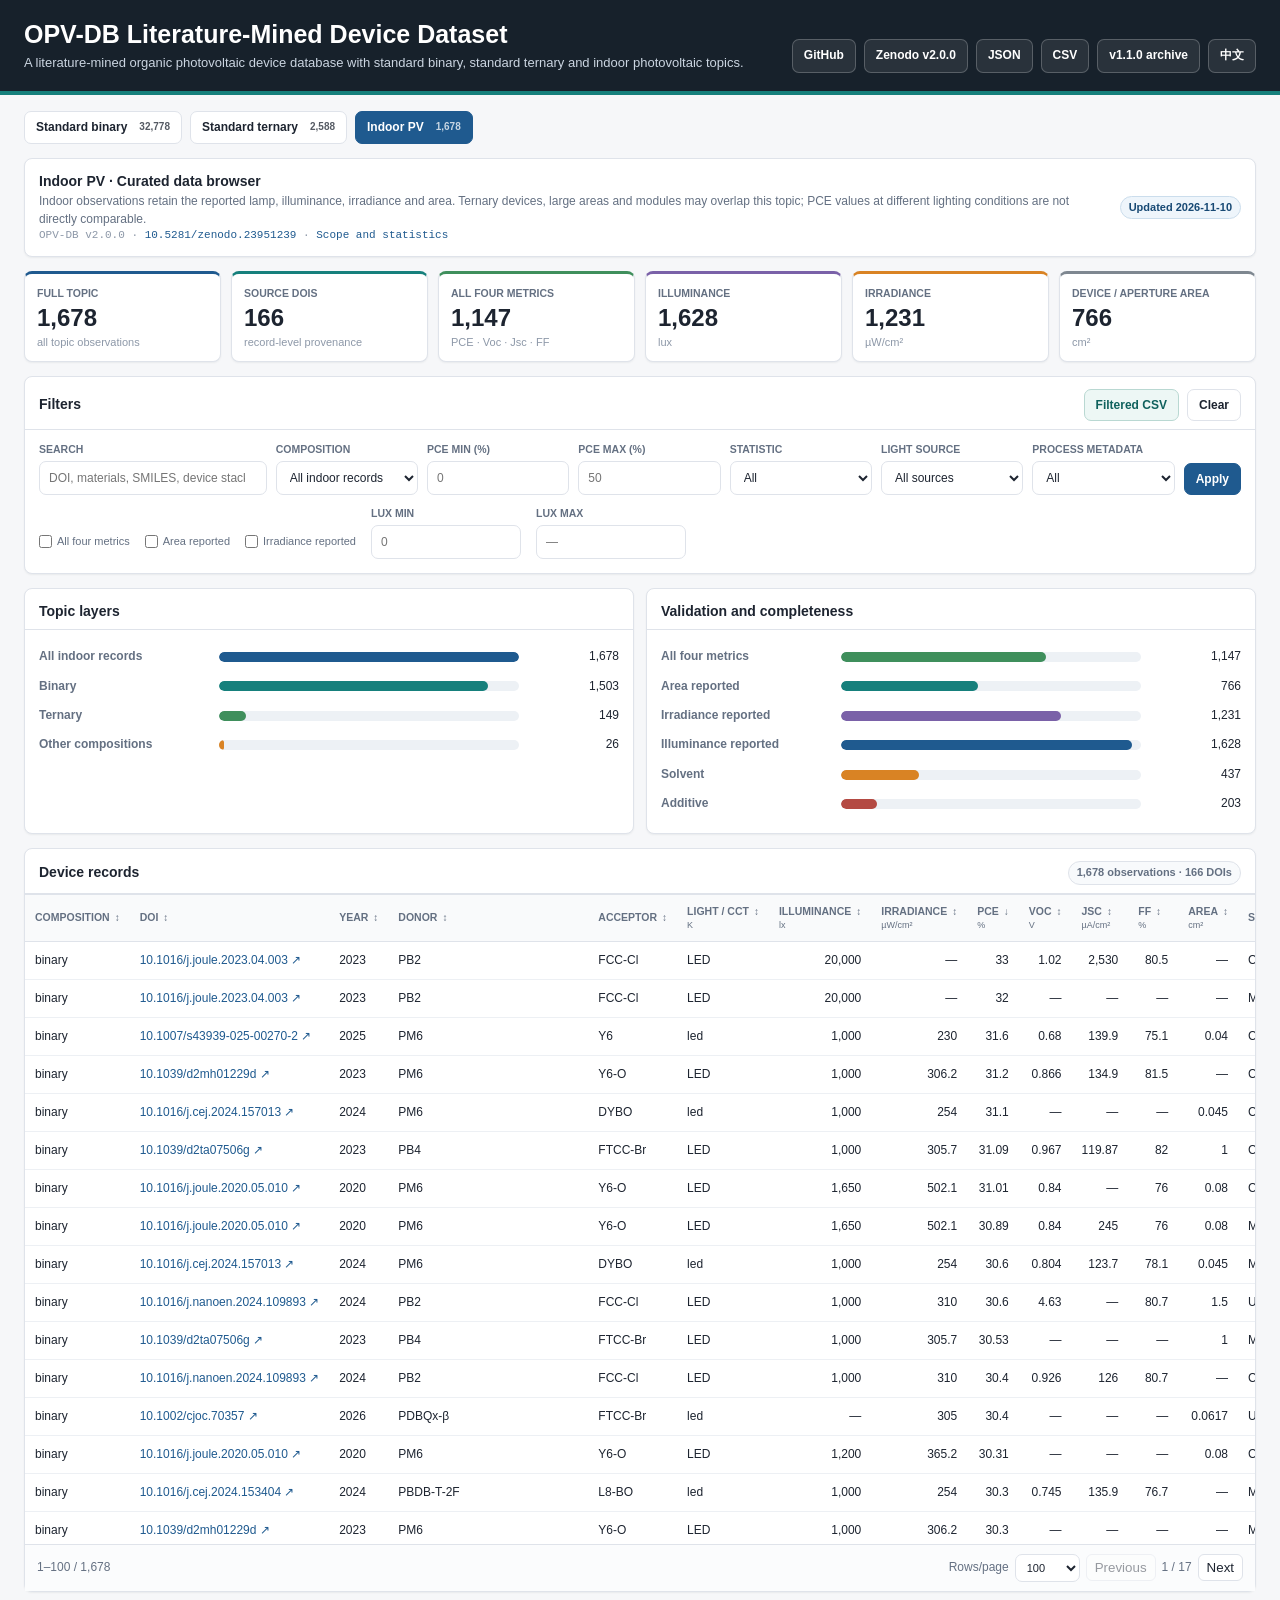
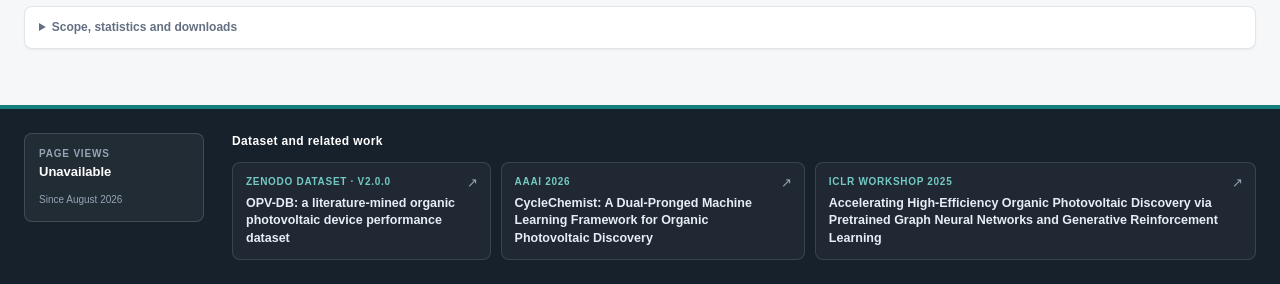
==== commit a4ae923a: "Serve the published OPV-DB v2.0.0 tables in the classic three-topic browser" ====
--- a/docs/indoor.html
+++ b/docs/indoor.html
@@ -3,11 +3,11 @@
 <head>
   <meta charset="utf-8">
   <meta name="viewport" content="width=device-width, initial-scale=1">
-  <meta name="description" content="OPV-DB 室内光伏数据：灯源、照度、辐照度、器件面积及原始实验性能，2026-10-28 整理快照。">
+  <meta name="description" content="OPV-DB 室内光伏数据：灯源、照度、辐照度、器件面积及原始实验性能，v2.0.0 发布数据。">
   <title>室内光伏 · Indoor photovoltaics | OPV-DB</title>
   <link rel="icon" href="assets/icon.svg" type="image/svg+xml">
-  <link rel="stylesheet" href="assets/app.css?v=20261028-classic">
-  <script src="assets/app.js?v=20261028-classic" type="module"></script>
+  <link rel="stylesheet" href="assets/app.css?v=20261110-v2">
+  <script src="assets/app.js?v=20261110-v2" type="module"></script>
 </head>
 <body data-topic="indoor">
   <a class="skip" href="#records">跳转至数据 / Skip to data</a>
--- a/docs/assets/app.css
+++ b/docs/assets/app.css
@@ -24,9 +24,6 @@
 .statistic-badge{display:inline-block;max-width:130px;overflow:hidden;text-overflow:ellipsis;vertical-align:middle}
 .light-cell small{display:block;font-size:10px;color:var(--muted)}
 .row-details{border:1px solid var(--border);background:white;color:var(--blue);border-radius:5px;padding:3px 7px;font-size:11px;cursor:pointer}
-.badge{display:inline-flex;border:1px solid #cae8d1;background:#eef8f0;color:#216d45;border-radius:999px;padding:3px 8px;font-size:10px;font-weight:650;white-space:nowrap}
-.badge.unknown{color:#8a4e10;background:#fff6e9;border-color:#f0d2a8}
-.badge.outside{color:#5e4b88;background:#f4f0fb;border-color:#ded4ef}
 tbody tr[data-record]{cursor:pointer}
 #page-size{width:65px;min-height:28px;padding:4px 7px;font-size:11px}
 .empty{text-align:center;padding:28px;color:var(--muted)}
